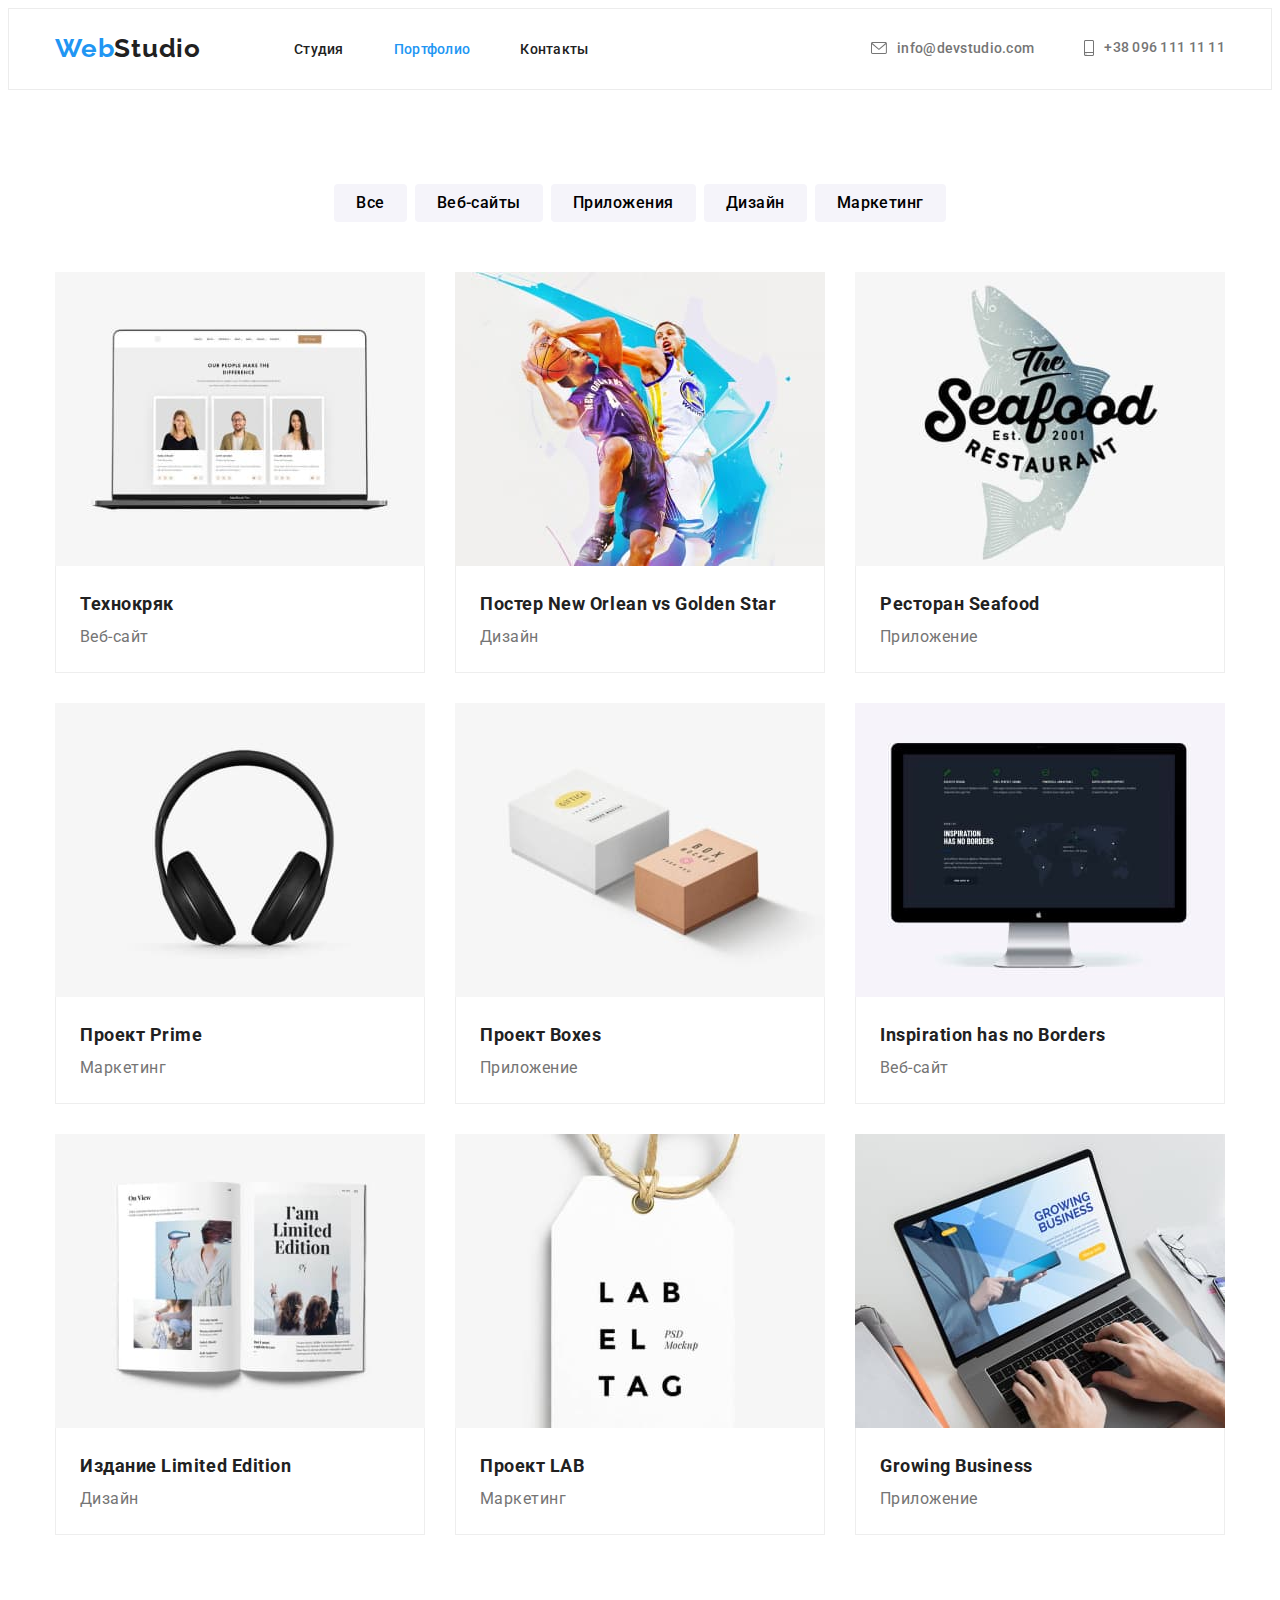
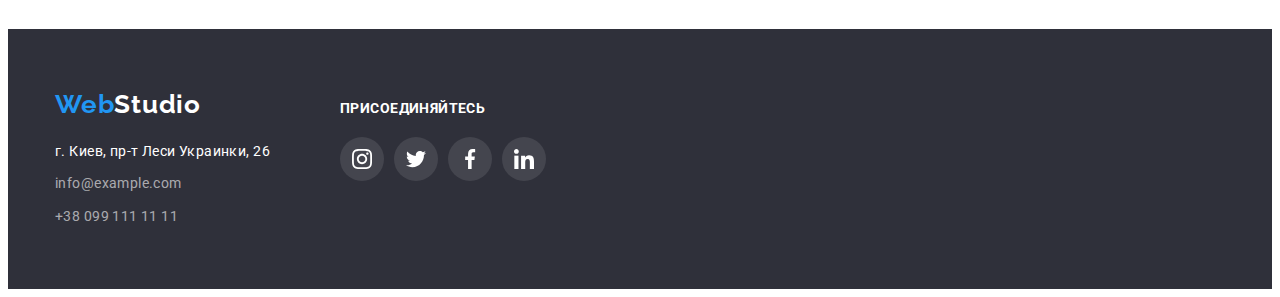
==== portfolio.html @ d8452465 "Updated" ====
<!DOCTYPE html>
<html lang="en">
  <head>
    <meta charset="UTF-8" />
    <meta http-equiv="X-UA-Compatible" content="IE=edge" />
    <meta name="viewport" content="width=device-width, initial-scale=1.0" />
    <title>Document</title>
    <link
      rel="stylesheet"
      href="https://cdnjs.cloudflare.com/ajax/libs/modern-normalize/1.1.0/modern-normalize.min.css"
      integrity="sha512-wpPYUAdjBVSE4KJnH1VR1HeZfpl1ub8YT/NKx4PuQ5NmX2tKuGu6U/JRp5y+Y8XG2tV+wKQpNHVUX03MfMFn9Q=="
      crossorigin="anonymous"
      referrerpolicy="no-referrer"
    />
    <link rel="preconnect" href="https://fonts.googleapis.com" />
    <link rel="preconnect" href="https://fonts.gstatic.com" crossorigin />
    <link
      href="https://fonts.googleapis.com/css2?family=Montserrat:wght@400;700&family=Raleway:wght@700&family=Roboto:wght@400;500;700;900&display=swap"
      rel="stylesheet"
    />
    <link rel="stylesheet" href="./css/reset.css" />
    <link rel="stylesheet" href="./css/style.css" />
  </head>
  <body>
    <header class="header">
      <div class="container header_container">
        <nav class="navigation">
          <a href="./index.html" class="logo upper_logo"
            >Web<span class="second_logo_color">Studio</span></a
          >
          <ul class="header_list">
            <li class="header_item">
              <a href="./index.html" class="header_link_studio">Студия</a>
            </li>
            <li class="header_item">
              <a href="./portfolio.html" class="header_link current"
                >Портфолио</a
              >
            </li>
            <li class="header_item">
              <a href="" class="header_link">Контакты</a>
            </li>
          </ul>
        </nav>
        <ul class="header_list">
          <li class="header_item">
            <a class="header_link_mail" href="mailto:info@devstudio.com">
              <svg class="header_mail_icon" width="16" height="12">
                <use href="images/mail-tell.svg#icon-envelope"></use>
              </svg>
              info@devstudio.com</a
            >
          </li>
          <li class="header_item">
            <a class="header_link_tel" href="tel:+380961111111">
              <svg class="header_tell_icon" width="10" height="16">
                <use href="images/mail-tell.svg#icon-smartphone"></use>
              </svg>
              +38 096 111 11 11</a
            >
          </li>
        </ul>
      </div>
    </header>
    <main>
      <section class="main_section_portfolio">
        <div class="container">
          <ul class="buttons_list">
            <li class="button_item">
              <button type="button" class="portfolio_btn">Все</button>
            </li>
            <li class="button_item">
              <button type="button" class="portfolio_btn">Веб-сайты</button>
            </li>
            <li class="button_item">
              <button type="button" class="portfolio_btn">Приложения</button>
            </li>
            <li class="button_item">
              <button type="button" class="portfolio_btn">Дизайн</button>
            </li>
            <li class="button_item">
              <button type="button" class="portfolio_btn">Маркетинг</button>
            </li>
          </ul>
          <ul class="grid_list">
            <li class="main_img">
              <a href="" class="main_img_link">
                <img
                  src="./images/portfolio1.jpg"
                  alt="технокряк"
                  width="370"
                  height="294"
                />
                <div class="main_services_name">
                  <h3 class="main_services">Технокряк</h3>
                  <p class="main_proposal">Веб-сайт</p>
                </div>
              </a>
            </li>
            <li class="main_img">
              <a href="" class="main_img_link">
                <img
                  src="./images/portfolio2.jpg"
                  alt="баскетболисты"
                  width="370"
                  height="294"
                />
                <div class="main_services_name">
                  <h3 class="main_services">
                    Постер New Orlean vs Golden Star
                  </h3>
                  <p class="main_proposal">Дизайн</p>
                </div>
              </a>
            </li>
            <li class="main_img">
              <a href="" class="main_img_link">
                <img
                  src="./images/portfolio3.jpg"
                  alt="ресторан"
                  width="370"
                  height="294"
                />
                <div class="main_services_name">
                  <h3 class="main_services">Ресторан Seafood</h3>
                  <p class="main_proposal">Приложение</p>
                </div>
              </a>
            </li>
            <li class="main_img">
              <a href="" class="main_img_link">
                <img
                  src="./images/portfolio4.jpg"
                  alt="наушники"
                  width="370"
                  height="294"
                />
                <div class="main_services_name">
                  <h3 class="main_services">Проект Prime</h3>
                  <p class="main_proposal">Маркетинг</p>
                </div>
              </a>
            </li>
            <li class="main_img">
              <a href="" class="main_img_link">
                <img
                  src="./images/portfolio5.jpg"
                  alt="коробки"
                  width="370"
                  height="294"
                />
                <div class="main_services_name">
                  <h3 class="main_services">Проект Boxes</h3>
                  <p class="main_proposal">Приложение</p>
                </div>
              </a>
            </li>
            <li class="main_img">
              <a href="" class="main_img_link">
                <img
                  src="./images/portfolio6.jpg"
                  alt="монитор"
                  width="370"
                  height="294"
                />
                <div class="main_services_name">
                  <h3 class="main_services">Inspiration has no Borders</h3>
                  <p class="main_proposal">Веб-сайт</p>
                </div>
              </a>
            </li>
            <li class="main_img">
              <a href="" class="main_img_link">
                <img
                  src="./images/portfolio7.jpg"
                  alt="книга"
                  width="370"
                  height="294"
                />
                <div class="main_services_name">
                  <h3 class="main_services">Издание Limited Edition</h3>
                  <p class="main_proposal">Дизайн</p>
                </div>
              </a>
            </li>
            <li class="main_img">
              <a href="" class="main_img_link">
                <img
                  src="./images/portfolio8.jpg"
                  alt="бирка"
                  width="370"
                  height="294"
                />
                <div class="main_services_name">
                  <h3 class="main_services">Проект LAB</h3>
                  <p class="main_proposal">Маркетинг</p>
                </div>
              </a>
            </li>
            <li class="main_img">
              <a href="" class="main_img_link">
                <img
                  src="./images/portfolio9.jpg"
                  alt="ноутбук"
                  width="370"
                  height="294"
                />
                <div class="main_services_name">
                  <h3 class="main_services">Growing Business</h3>
                  <p class="main_proposal">Приложение</p>
                </div>
              </a>
            </li>
          </ul>
        </div>
      </section>
    </main>
    <footer class="footer">
      <div class="container footer_cont">
        <div>
          <a href="./index.html" class="footer_logo"
            >Web<span class="footer_logo_color">Studio</span></a
          >
          <address class="address">
            <ul class="address_list">
              <li class="address_item address_item">
                <a
                  href="https://goo.gl/maps/MGz1qRWNT3Urb2ix9"
                  class="footer_address"
                  target="_blank"
                  rel="noopener noreferrer nofollow"
                  >г. Киев, пр-т Леси Украинки, 26</a
                >
              </li>
              <li class="address_item">
                <a href="mailto:info@example.com" class="footer_mail"
                  >info@example.com</a
                >
              </li>
              <li class="address_item">
                <a href="tel:+380991111111" class="footer_tel"
                  >+38 099 111 11 11</a
                >
              </li>
            </ul>
          </address>
        </div>
        <div class="footer_socials">
          <h4 class="footer_socials_title">присоединяйтесь</h4>
          <ul class="footer_socials_list">
            <li class="footer_socials_item">
              <a href="" class="footer_socials_link">
                <svg class="footer_socials_icon">
                  <use href="./images/icons.svg#icon-instagram"></use>
                </svg>
              </a>
            </li>
            <li class="footer_socials_item">
              <a href="" class="footer_socials_link">
                <svg class="footer_socials_icon">
                  <use href="./images/icons.svg#icon-twitter"></use>
                </svg>
              </a>
            </li>
            <li class="footer_socials_item">
              <a href="" class="footer_socials_link">
                <svg class="footer_socials_icon">
                  <use href="./images/icons.svg#icon-facebook"></use>
                </svg>
              </a>
            </li>

            <li class="footer_socials_item">
              <a href="" class="footer_socials_link">
                <svg class="footer_socials_icon">
                  <use href="./images/icons.svg#icon-linkedin"></use>
                </svg>
              </a>
            </li>
          </ul>
        </div>
      </div>
    </footer>
  </body>
</html>
---- css/style.css ----
* {
    box-sizing: border-box;
}



/* img {
    display: block;
} */

:root {
    --body-color: #ffffff;
    --header-link:#212121;
    --header-link-second:#2196F3;
    --link-color:#757575; 
    --second-link-color:#2196F3;
    --tel-color:#757575;
    --extra-tel-color:#2196F3;
    --main-color: #ffffff;
    --main-section:#2F303A;
    --btn-color: #ffffff;
    --btn-back:#2196F3;
    --main-h: #212121;
    --main-text:#757575;
    --about-color:#212121;
    --team-color: #212121;
    --team-name-color: #212121;
    --team-post:#757575;
    --logo-color:#2196F3;
    --second-logo-color: #ffffff;
    --third-logo-color: #212121;
    --footer-back: #2F303A;
    --footer-add: #ffffff;
    --footer-contacts:rgba(255, 255, 255, 0.6);
    --line:#ECECEC;
    --services-color:#212121;
    --proposal-color:#757575;
    --port-color:#212121;
    --back-port-color: #F5F4FA;
    --port-btn-hover: #ffffff;
    --port-btn-back:#2196F3;
    --contacts-color:#2196F3;
}

/* header section */

.main_item + .main_item {
    margin-left: 30px;
}

.main_item {
    width: 270px;
}

.features_list {
    display: flex;
    align-items: center;
}

.upper_logo {
    margin-right: 93px;
}

.header_container {
    display: flex;
    align-items: center;
}

.navigation {
    display: flex;
    align-items: center;
}

.header_list {
    display: flex;
    margin-left: auto;
}

.header_connect {
    display: flex;
    margin-left: auto;
}

.header_item + .header_item {
    margin-left: 50px;
}

.option {
    text-align: center;
    margin: auto;
    justify-content: center;
}

body {
font-family: Roboto, sans-serif;
color:var(--body-color);
}

.vocation {
    padding-top: 94px;
    padding-bottom: 94px;
}

.container {
    width: 1200px;
    padding-left: 15px;
    padding-right: 15px;
    margin-left: auto;
    margin-right: auto;
    /* outline: 2px solid red; */
}

.header {
    padding-top: 24px;
    padding-bottom: 25px;
    border: 1px solid #ECECEC
}

.logo {
font-family: Raleway;
font-weight: 700;
font-size: 26px;
line-height: 1.19;
letter-spacing: 0.03em;
color:var(--logo-color);
}

.second_logo_color {
color:var(--third-logo-color);
}

.header_link {
font-weight: 500;
font-size: 14px;
line-height: 1.14;
letter-spacing: 0.02em;
text-decoration: none;
color:var(--header-link)
}

.header_link_portfolio {
font-weight: 500;
font-size: 14px;
line-height: 1.14;
letter-spacing: 0.02em;
text-decoration: none;
}

.header_link_studio {
font-weight: 500;
font-size: 14px;
line-height: 1.14;
letter-spacing: 0.02em;
text-decoration: none;
color: #212121;
}

.current {
    color:var(--second-link-color)
}


.header_link:hover, 
.header_link:focus {
    color:var(--header-link-second);
}

.header_link_mail {
font-weight: 500;
font-size: 14px;
line-height: 1.14x;
letter-spacing: 0.02em;
color:var(--link-color);
display: flex;
align-items: center;
}

.header_link_mail:hover, 
.header_link_mail:focus {
    color:var(--second-link-color);
}

.header_mail_icon {
    margin-right: 10px;
    vertical-align: middle;
    fill: currentColor;
}

.header_link_tel {
font-weight: 500;
font-size: 14px;
line-height: 1.14;
letter-spacing: 0.02em;
color:var(--tel-color);
display: flex;
align-items: center;
}

.header_tell_icon {
    margin-right: 10px;
    vertical-align: middle;
    fill: currentColor;
}

.header_link_tel:hover, 
.header_link_tel:focus,
.footer_mail {
 color:var(--extra-tel-color);
}

/* main section */

.logo,  
.header_link_mail, 
.header_link_tel, 
.footer_address, 
.footer_mail, 
.footer_tel,
.footer_logo {
    text-decoration: none;
}



.header_item, 
.features_item, 
.about_item, 
.team_item, 
.address_item, 
.main_img, 
.team_socials_list,
.footer_socials_list {
    list-style: none;
}



.main_title {
font-weight: 900;
font-size: 44px;
line-height: 1.36;
text-align: center;
letter-spacing: 0.06em;
text-transform: uppercase;
color:var(--main-color);
margin-bottom: 30px;
}


.main_section {
    background-color:var(--main-section);
    background-image: linear-gradient(rgba(47, 48, 58, 0.4),rgba(47, 48, 58, 0.4)), url(../images/hero-img.jpg);
    background-repeat: no-repeat;
    background-position: center;
    background-size: cover;
    padding-top: 200px;
    padding-bottom: 200px;
    width: 1600px;
    margin-left: auto;
    margin-right: auto;
}

/* FEATURES SECTION */

.features_section {
    padding-top: 94px;
}

.features_list {
    display: flex;
    flex-wrap: wrap;
}

.features_item {
    width: 270px;

}

.features_item +.features_item {
    margin-left: 30px;
}

.features_icon {
    display: flex;
    align-items: center;
    justify-content: center;
    width: 270px;
    height: 120px;
    margin-bottom: 30px;
    background-color: #F5F4FA;
    border-radius: 4px;
}

.features_icon_svg {
    width: 70px;
    height: 70px;
}

.btn {
font-family:inherit;
font-weight: 700;
font-size: 16px;
line-height: 1.87;
display: flex;
text-align: center;
align-items: center;
letter-spacing: 0.06em;
color: var(--btn-color);
background: #2196F3;
box-shadow: 0px 4px 4px rgba(0, 0, 0, 0.15);
border-radius: 4px;
min-width: 200px;
height: 50px;
}


.main_h {
font-size: 14px;
line-height: 1.14;
letter-spacing: 0.03em;
text-transform: uppercase;
color:var(--main-h);
}

.main_text {
font-weight: 400;
font-size: 14px;
line-height: 1.71;
letter-spacing: 0.03em;
color:var(--main-text);
}

.about {
font-size: 36px;
line-height: 1.16;
text-align: center;
letter-spacing: 0.03em;
color:var(--about-color);
margin-bottom: 50px;
}

.about_list {
    display: flex;
}

.about_item + .about_item {
margin-left: 30px;
}

.team {
    padding-top: 94px;
    padding-bottom: 94px;
    background-color: #F5F4FA;
}

.team_title {
font-size: 36px;
line-height: 1.16;
text-align: center;
letter-spacing: 0.03em;
color:var(--team-color);
}

.team_name {
font-weight: 500;
font-size: 16px;
line-height: 1.18;
text-align: center;
letter-spacing: 0.03em;
color:var(--team-name-color);
margin-bottom: 10px;
}

.team_post {
font-weight: 400;
font-size: 16px;
line-height: 1.18;
text-align: center;
letter-spacing: 0.03em;
color:var(--team-post);
}

.team_list {
    display: flex;
}

.team_item + .team_item {
    margin-left: 30px;
}

.team_name_item {
padding-top: 30px;
padding-bottom: 30px;
background: #FFFFFF;
box-shadow: 0px 1px 3px rgba(0, 0, 0, 0.12), 0px 1px 1px rgba(0, 0, 0, 0.14), 0px 2px 1px rgba(0, 0, 0, 0.2);
border-radius: 0px 0px 4px 4px;
}

.team_post {
    margin-bottom: 16px;
}

.team_title {
    margin-bottom: 50px;
}

.team_socials_list {
    display: flex;
    justify-content: center;
}

.team_socials_item + .team_socials_item {
margin-left: 10px;
}

.team_socials_icon {
    width: 20px;
    height: 20px;
    fill: #ffffff;
}

.team_socials_link {
    width: 44px;
    height: 44px;
    border-radius: 50%;
    display: flex;
    align-items: center;
    justify-content: center;
    color: #AFB1B8;
}

.team_socials_icon {
    fill: currentColor;
}

.team_socials_link:hover {
    background-color: #2196F3;
    color: #ffffff
}

.team_socials_link:focus {
    background-color: #2196F3;
    color: #ffffff
}


.footer_logo_color {
    color:var(--second-logo-color);
}



.footer {
    background-color:var(--footer-back);
    padding-top: 60px;
    padding-bottom: 60px;
    display: flex;
}

.footer_logo {
font-family: Raleway;
font-weight: 700;
font-size: 26px;
line-height: 1.19;
letter-spacing: 0.03em;
color:var(--logo-color);
display: block;
margin-bottom: 20px;
}

.bottom_logo {
    margin-bottom: 20px;
}



.footer_address {
font-weight: 400;
font-size: 14px;
line-height: 1.71;
letter-spacing: 0.03em;
color:var(--footer-add);
}

.address_item:nth-last-child(n + 2) {
    margin-bottom: 9px;
    font-style: normal;
}

.address {
    font-style: normal;
}

.footer_mail {
font-weight: 400;
font-size: 14px;
line-height: 1.71;
letter-spacing: 0.03em;
color:var(--footer-contacts);
}

.footer_tel {
font-weight: 400;
font-size: 14px;
line-height: 1.71;
letter-spacing: 0.03em;
color:var(--footer-contacts);
}

.footer_mail:hover,
.footer_mail:focus {
color:var(--contacts-color);
}

.footer_tel:hover,
.footer_tel:focus {
    color: var(--contacts-color);
}

.footer_address:hover,
.footer_address:focus {
    color: var(--contacts-color);
}

.footer_address {
    margin-bottom: 9px;
}

/* portfolio */




.header_portfolio {
    margin-bottom: 94px;
}

.buttons_list {
    display: flex;
    list-style: none;
    justify-content: center;
    margin-bottom: 50px;
}

.button_item + .button_item {
    margin-left: 8px;
}

.main_section_portfolio {
    padding-top: 94px;
    padding-bottom: 94px;
}


.grid {
    margin-bottom: 94px;
}

.main_img_link {
    display: block;
}


.main_img_link:hover,
.main_img_link:focus {
    box-shadow: 0px 1px 1px rgba(0, 0, 0, 0.12), 0px 4px 4px rgba(0, 0, 0, 0.06), 1px 4px 6px rgba(0, 0, 0, 0.16);
}

a {
    text-decoration: none;
  }

.main_services_name {
padding-top: 20px;
background: #FFFFFF;
border: 1px solid #EEEEEE;
border-top: none;
box-sizing: border-box;
padding-left: 24px;
padding-bottom: 20px;
padding-right: 24px;
}


.main_img {
    margin-left: 30px;
    margin-top: 30px;
    flex-basis: calc(100% / 3 - 30px);
    
}

.main_services {
font-weight: 700;
font-size: 18px;
line-height: 2;
letter-spacing: 0.03em;
color:var(--services-color);
}

.main_proposal {  
font-weight: 400;
font-size: 16px;
line-height: 1.87;
letter-spacing: 0.03em;
color:var(--proposal-color);
}

.portfolio_btn {
font-family: inherit;
font-weight: 500;
font-size: 16px;
line-height: 1.62;
text-align: center;
letter-spacing: 0.03em;
color:--port-color;
background-color:var(--back-port-color);
cursor: pointer;
background: #F5F4FA;
border-radius: 4px;
border: none;
padding: 6px 22px 6px 22px;
}



.portfolio_btn:hover, 
.portfolio_btn:focus {
    color:var(--port-btn-hover);
    background-color:var(--port-btn-back);
    box-shadow: 0px 4px 4px rgba(0, 0, 0, 0.25);
}

.grid_list {
    margin: 0;
    padding: 0;
    list-style: none;
    display: flex;
    flex-wrap: wrap;
    margin-top: -30px;
    margin-left: -30px;
}

/* CLIENTS SECTION */

.clients {
    padding-top: 94px;
    padding-bottom: 94px;
}

.clients_title {
font-size: 36px;
line-height: 1.16;
text-align: center;
letter-spacing: 0.03em;
color:var(--team-color);
margin-bottom: 50px;
}

.clients_link {
    width: 170px;
    height: 92px;
    border: 1px solid #AFB1B8;
    box-sizing: border-box;
    border-radius: 4px;
    display: flex;
    align-items: center;
    justify-content: center;
    color: #AFB1B8;
}

.clients_link:hover {
    border-color: #2196F3;
    color: #2196F3;
}

.clients_link:focus {
    border-color: #2196F3;
    color: #2196F3;
}

.clients_icon {
    fill: currentColor;
}

.clients_list {
    display: flex;
    justify-content: center;
}

.clients_item + .clients_item {
    margin-left: 30px;
}

.clients_icon {
    width: 106px;
    height: 60px;
}

/* FOOTER SOCIALS */


.footer_socials_list {
    display: flex;
}

.footer_socials_item + .footer_socials_item {
    margin-left: 10px;
}

.footer_socials_link {
    width: 44px;
    height: 44px;
    border-radius: 50%;
    display: flex;
    align-items: center;
    justify-content: center;
    background: rgba(255, 255, 255, 0.1);
}

.footer_socials_link:hover {
    background-color: #2196F3;
}

.footer_socials_link:focus {
    background-color: #2196F3;
}

.footer_socials_icon {
    width: 20px;
    height: 20px;
    fill: #ffffff;
}


.footer_cont {
    display: flex;
    align-items: baseline; 
}

.footer_socials {
    margin-left: 70px;
}

.footer_socials_title {
    margin-bottom: 20px;
    color: #ffffff;
    font-weight: bold;
    font-size: 14px;
    line-height: 1.14;
    letter-spacing: 0.03em;
    text-transform: uppercase;
}
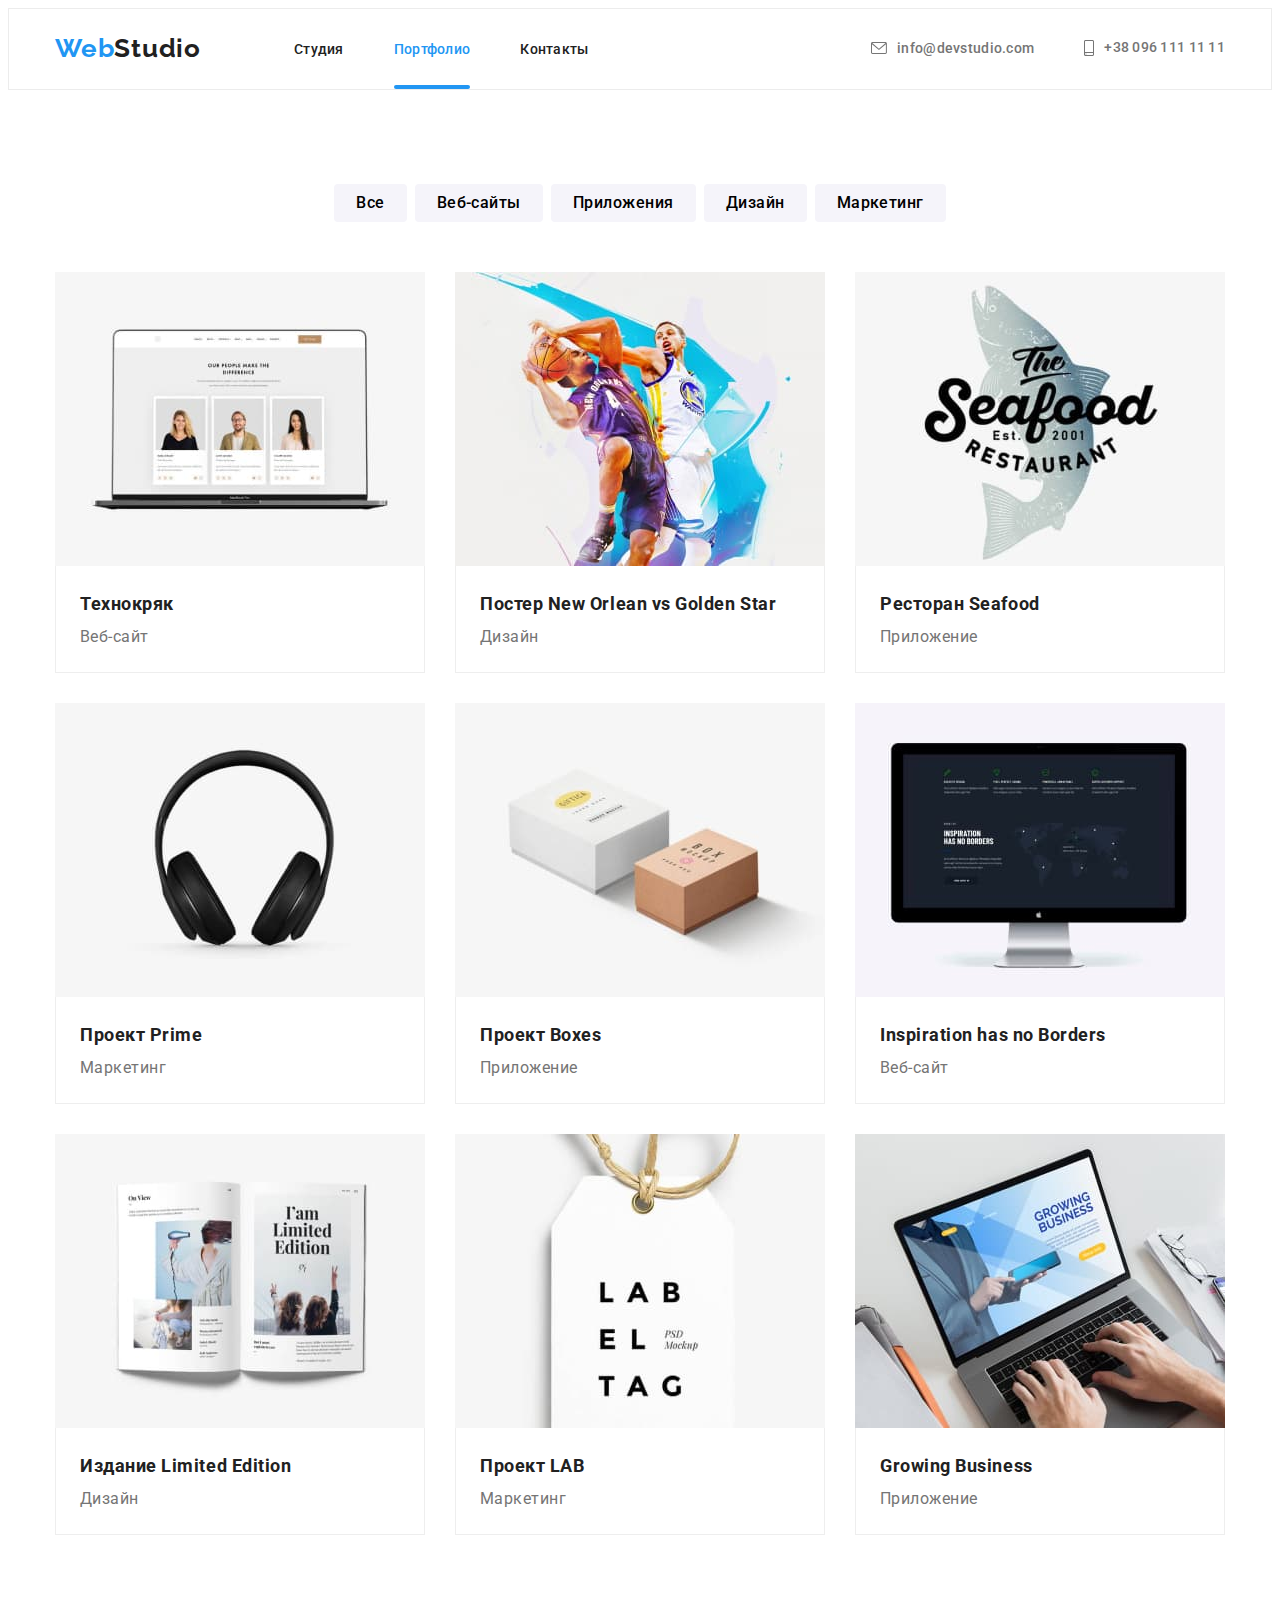
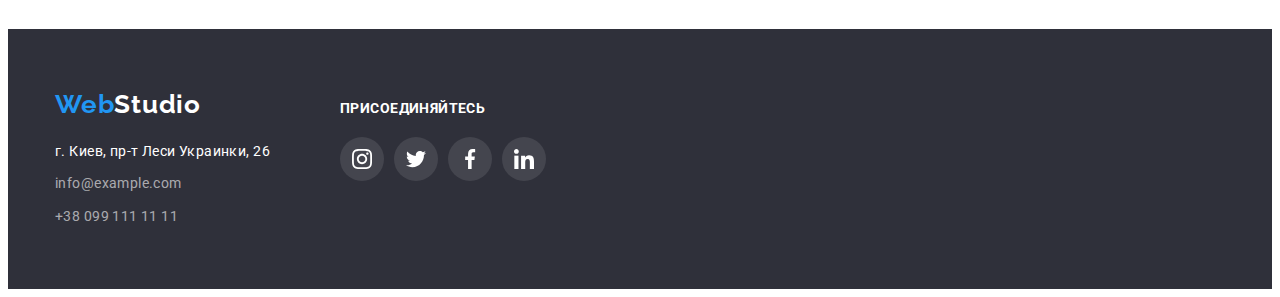
==== commit 83d1672f: "Updated" ====
--- a/portfolio.html
+++ b/portfolio.html
@@ -38,7 +38,7 @@
               >
             </li>
             <li class="header_item">
-              <a href="" class="header_link">Контакты</a>
+              <a href="" class="header_link contacts">Контакты</a>
             </li>
           </ul>
         </nav>
@@ -282,4 +282,4 @@
       </div>
     </footer>
   </body>
-</html>
+</html>--- a/css/style.css
+++ b/css/style.css
@@ -153,10 +153,32 @@
 letter-spacing: 0.02em;
 text-decoration: none;
 color: #212121;
+transition: color 250ms cubic-bezier(0.4, 0, 0.2, 1);
+}
+
+.contacts {
+    transition: color 250ms cubic-bezier(0.4, 0, 0.2, 1);
+}
+
+.header_link_studio:hover,
+.header_link_studio:focus {
+    color: #2196F3;
 }
 
 .current {
-    color:var(--second-link-color)
+    color:var(--second-link-color);
+    position: relative;
+}
+
+.current::after {
+    content: "";
+    width: 100%;
+    height: 4px;
+    position: absolute;
+    background-color: #2196F3;
+    left: 0;
+    bottom: -32px;  
+    border-radius: 2px;
 }
 
 
@@ -173,6 +195,7 @@
 color:var(--link-color);
 display: flex;
 align-items: center;
+transition: color 250ms cubic-bezier(0.4, 0, 0.2, 1);
 }
 
 .header_link_mail:hover, 
@@ -194,6 +217,7 @@
 color:var(--tel-color);
 display: flex;
 align-items: center;
+transition: color 250ms cubic-bezier(0.4, 0, 0.2, 1);
 }
 
 .header_tell_icon {
@@ -427,17 +451,15 @@
     align-items: center;
     justify-content: center;
     color: #AFB1B8;
+    transition: color 250ms cubic-bezier(0.4, 0, 0.2, 1);
+    transition: background-color 250ms cubic-bezier(0.4, 0, 0.2, 1);
 }
 
 .team_socials_icon {
     fill: currentColor;
 }
 
-.team_socials_link:hover {
-    background-color: #2196F3;
-    color: #ffffff
-}
-
+.team_socials_link:hover, 
 .team_socials_link:focus {
     background-color: #2196F3;
     color: #ffffff
@@ -497,6 +519,7 @@
 line-height: 1.71;
 letter-spacing: 0.03em;
 color:var(--footer-contacts);
+transition: color 250ms cubic-bezier(0.4, 0, 0.2, 1);
 }
 
 .footer_tel {
@@ -505,6 +528,7 @@
 line-height: 1.71;
 letter-spacing: 0.03em;
 color:var(--footer-contacts);
+transition: color 250ms cubic-bezier(0.4, 0, 0.2, 1);
 }
 
 .footer_mail:hover,
@@ -524,6 +548,7 @@
 
 .footer_address {
     margin-bottom: 9px;
+    transition: color 250ms cubic-bezier(0.4, 0, 0.2, 1);
 }
 
 /* portfolio */
@@ -546,6 +571,9 @@
     margin-left: 8px;
 }
 
+.button_item {
+}
+
 .main_section_portfolio {
     padding-top: 94px;
     padding-bottom: 94px;
@@ -558,6 +586,7 @@
 
 .main_img_link {
     display: block;
+    transition: box-shadow 250ms cubic-bezier(0.4, 0, 0.2, 1);
 }
 
 
@@ -619,8 +648,9 @@
 border-radius: 4px;
 border: none;
 padding: 6px 22px 6px 22px;
-}
-
+transition: box-shadow 250ms cubic-bezier(0.4, 0, 0.2, 1);
+transition: background-color 250ms cubic-bezier(0.4, 0, 0.2, 1);
+}
 
 
 .portfolio_btn:hover, 
@@ -666,17 +696,16 @@
     align-items: center;
     justify-content: center;
     color: #AFB1B8;
-}
-
-.clients_link:hover {
-    border-color: #2196F3;
-    color: #2196F3;
-}
-
+    transition: color 250ms cubic-bezier(0.4, 0, 0.2, 1);
+}
+
+.clients_link:hover, 
 .clients_link:focus {
     border-color: #2196F3;
     color: #2196F3;
 }
+
+
 
 .clients_icon {
     fill: currentColor;
@@ -715,15 +744,14 @@
     align-items: center;
     justify-content: center;
     background: rgba(255, 255, 255, 0.1);
-}
-
-.footer_socials_link:hover {
-    background-color: #2196F3;
-}
-
+    transition: background-color 250ms cubic-bezier(0.4, 0, 0.2, 1);
+}
+
+.footer_socials_link:hover, 
 .footer_socials_link:focus {
     background-color: #2196F3;
 }
+
 
 .footer_socials_icon {
     width: 20px;
@@ -755,4 +783,3 @@
 
 
 
-
